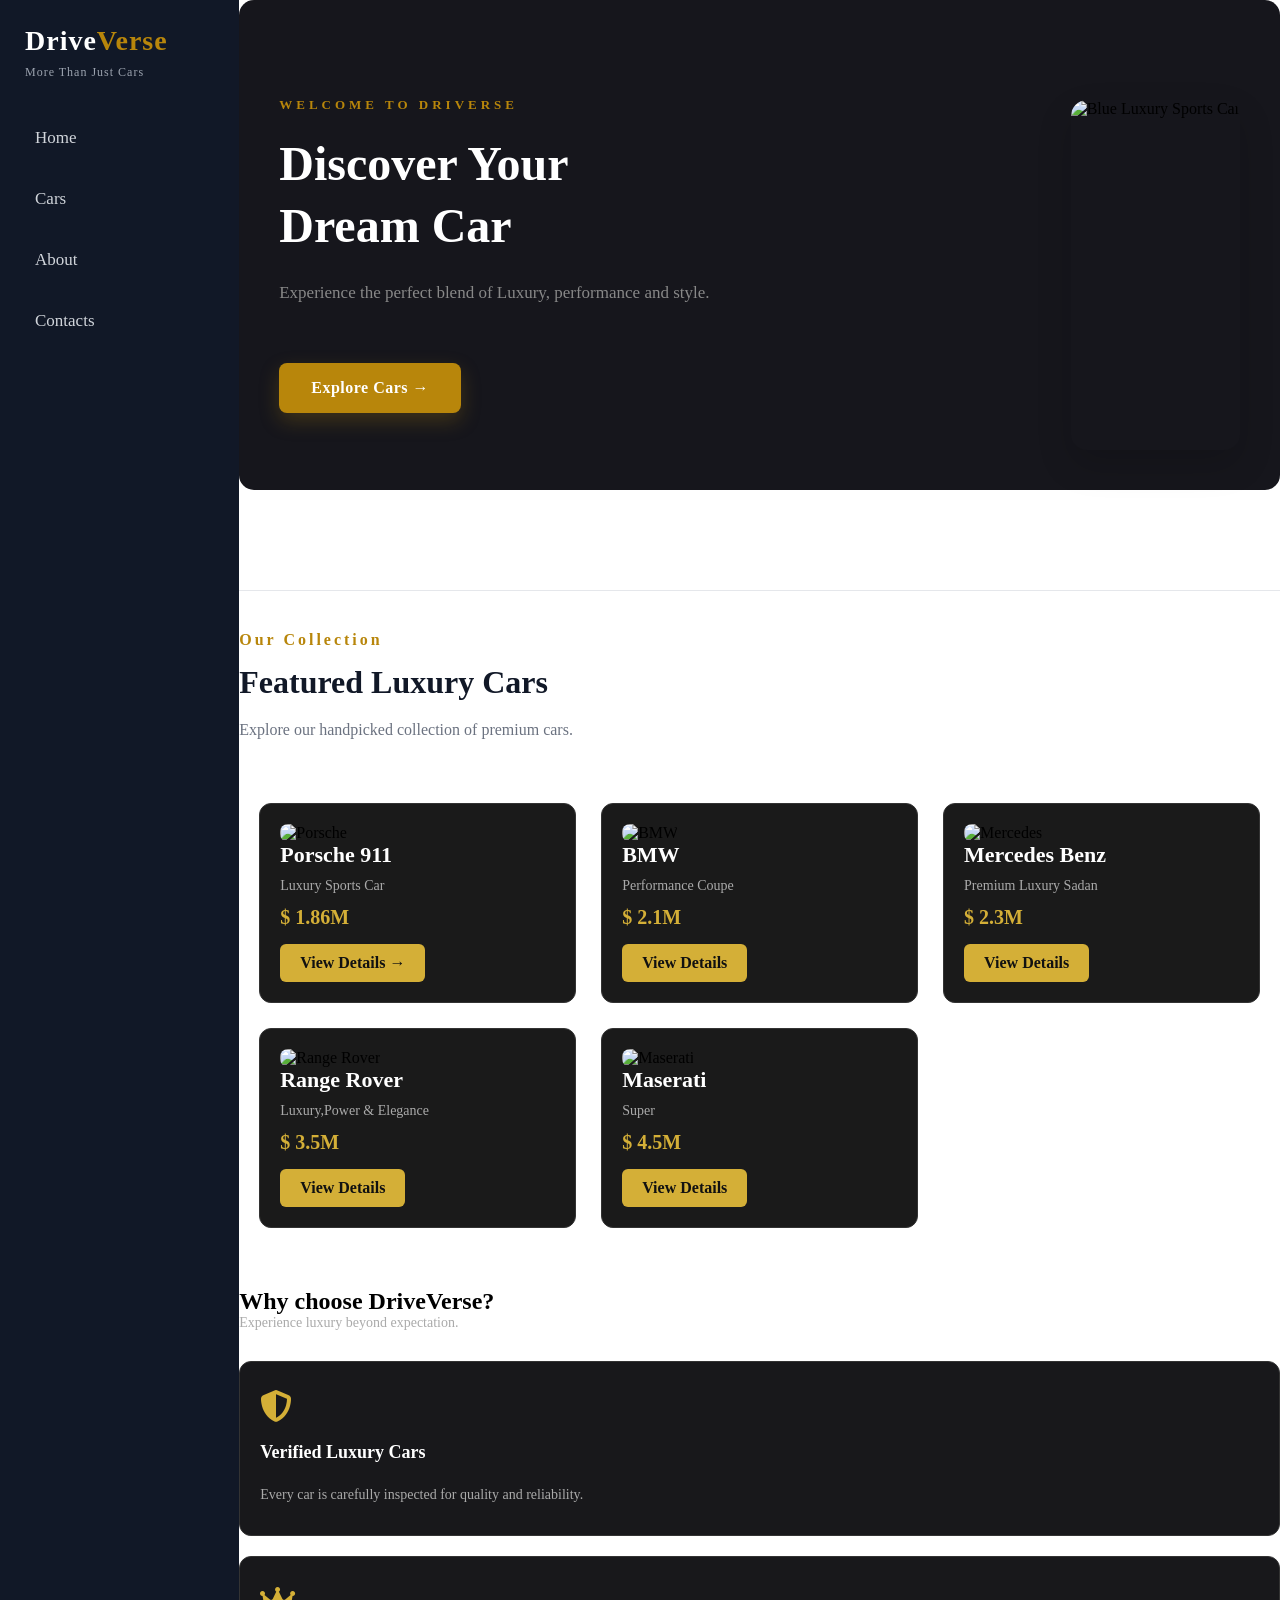
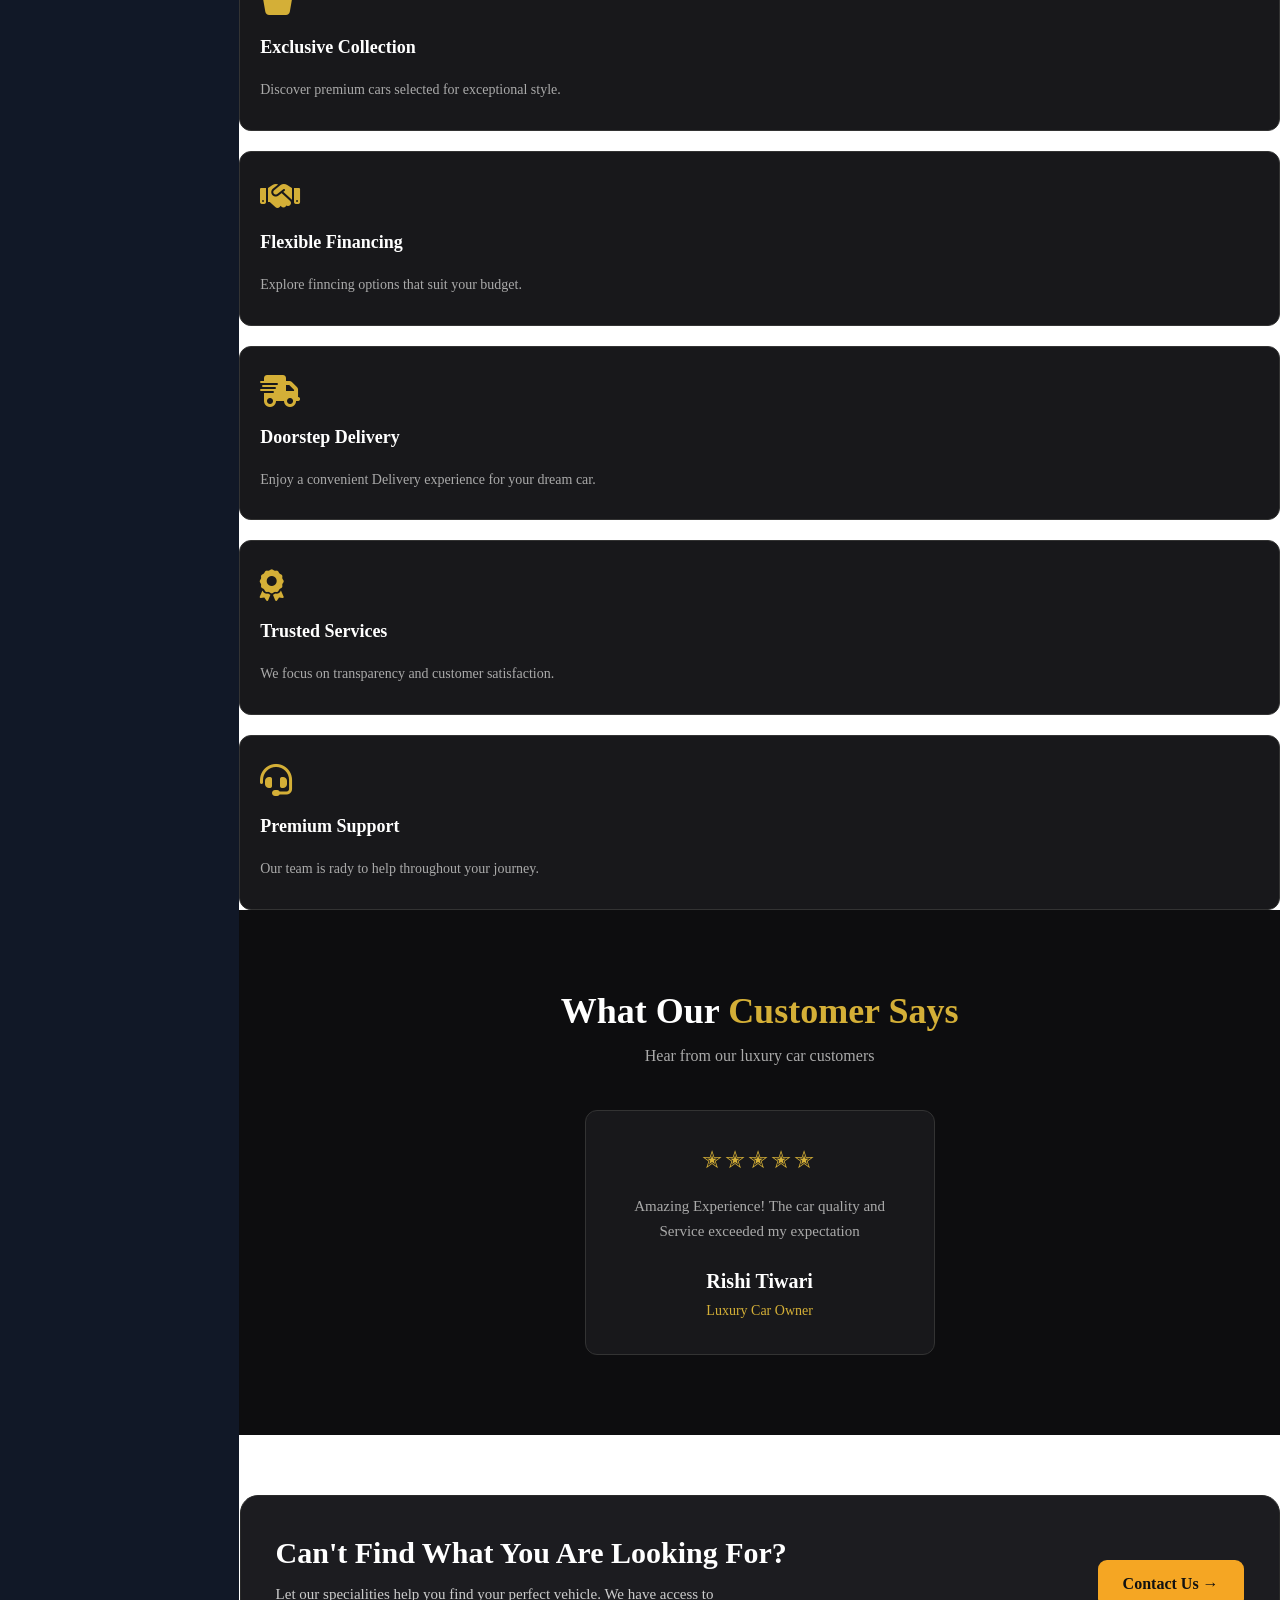
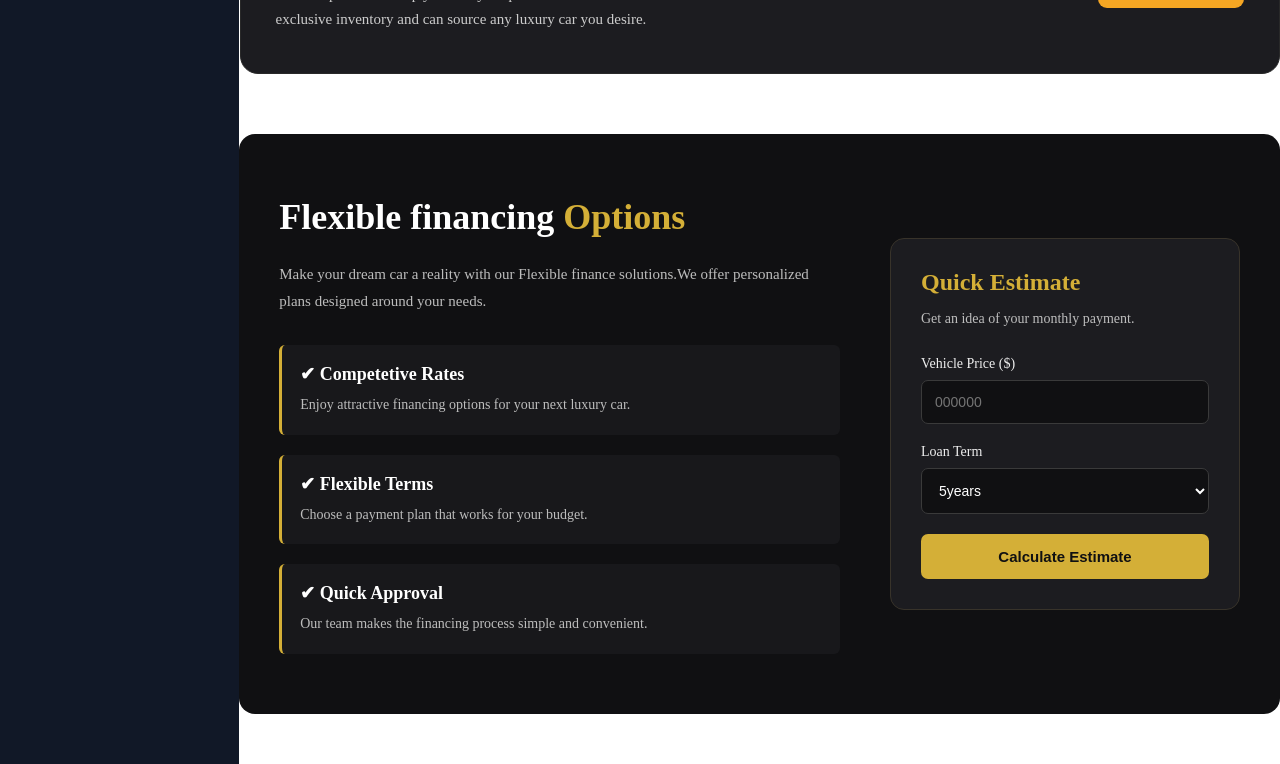
==== project.html @ 14657a1d "Add files via upload" ====
<!DOCTYPE html>
<html lang="en">

<head>
    <meta charset="UTF-8">
    <meta name="viewport" content="width=device-width, initial-scale=1.0">
    <title>DriveVerse | Luxury Cars</title>
    <link rel="stylesheet" href="style.css">
    <link rel="stylesheet" href="https://cdnjs.cloudflare.com/ajax/libs/font-awesome/6.7.2/css/all.min.css">
</head>

<body>
    <aside class="sidebar">
        <div class="logo">
            Drive<SPAN>Verse</SPAN>
        </div>
        <p class="tagline">More Than Just Cars</p>
        <nav class="sidebar-nav">

            <a href="#">Home</a>
            <a href="#">Cars</a>
            <a href="#">About</a>
            <a href="#">Contacts</a>


        </nav>
    </aside>
    <main class="main content">
        <section class="hero">
            <div class="hero-text">
                <p class="hero-tag"> Welcome To
                    Driverse</p>
                <h1 class="hero-h1">Discover Your <br> Dream Car</h1>
                <p class="hero-description">Experience the perfect blend of Luxury,
                    performance and style.

                </p>
                <a href="#" class="explore-btn">Explore Cars
                    →</a>
            </div>
            <div class="hero-image">
                <img src="https://images.unsplash.com/photo-1772662749525-ad14d3e97b7a?w=900&auto=format&fit=crop&q=60&ixlib=rb-4.1.0&ixid=NHwxMjA3fDA%3D"
                    alt=" Blue Luxury Sports Car">
            </div>
        </section>
        <section class="featured-cars">
            <p class="section-tag"> Our Collection

            </p>
            <h2>Featured Luxury Cars</h2>
            <p class="section-description">Explore our handpicked collection of premium cars.</p>
            <div class="car-container">
                <div class="car-card">
                    <img src="https://plus.unsplash.com/premium_photo-1737559694289-955ffb75cfac?w=900&auto=format&fit=crop&q=60&ixlib=rb-4.1.0&ixid=NHwxMjA3fDA%3D"
                        alt="Porsche">
                    <div class="car-info">
                        <h3>Porsche 911</h3>
                        <p>Luxury Sports Car</p>
                        <h4>$ 1.86M</h4>
                        <a href="#">View Details →</a>
                    </div>
                </div>
                <div class="car-card">
                    <img src="https://images.unsplash.com/photo-1617531653332-bd46c24f2068?w=900&auto=format&fit=crop&q=60&ixlib=rb-4.1.0&ixid=NHwxMjA3fDA%3D"
                        alt="BMW">
                    <div class="car-info">
                        <h3>BMW</h3>
                        <p>Performance Coupe</p>
                        <h4>$ 2.1M</h4>
                        <a href="#">View Details</a>
                    </div>
                </div>




                <div class="car-card">
                    <img src="https://images.unsplash.com/photo-1608994751987-e647252b1fd9?w=900&auto=format&fit=crop&q=60&ixlib=rb-4.1.0&ixid=NHwxMjA3fDA%3D"
                        alt="Mercedes">
                    <div class="car-info">
                        <h3>Mercedes Benz</h3>
                        <p>Premium Luxury Sadan</p>
                        <h4>$ 2.3M</h4>
                        <a href="#">View Details</a>
                    </div>
                </div>
                <div class="car-card">
                    <img src="https://images.unsplash.com/photo-1740954694745-327c03107a7d?w=900&auto=format&fit=crop&q=60&ixlib=rb-4.1.0&ixid=NHwxMjA3fDA%3D"
                        alt="Range Rover">
                    <div class="car-info">
                        <h3>Range Rover</h3>
                        <p>Luxury,Power & Elegance</p>
                        <h4>$ 3.5M</h4>
                        <a href="#">View Details</a>
                    </div>
                </div>
                <div class="car-card">
                    <img src="https://images.unsplash.com/photo-1589134723101-5abd32593adf?w=900&auto=format&fit=crop&q=60&ixlib=rb-4.1.0&ixid=NHwxMjA3fDA%3D"
                        alt="Maserati">
                    <div class="car-info">
                        <h3>Maserati</h3>
                        <p>Super</p>
                        <h4>$ 4.5M</h4>
                        <a href="#">View Details</a>
                    </div>
                </div>

            </div>
        </section>
        <section class="Why-choose-section">
            <h2>Why choose <span>DriveVerse?</span></h2>
            <p class="why-choose-subtitle">
                Experience luxury beyond expectation.
            </p>
            <div class="features-container">
                <div class="feature-card">
                    <i class="fa-solid
                    fa-shield-halved"></i>
                    <h3>Verified Luxury Cars</h3>
                    <p>Every car is carefully inspected
                        for quality and reliability.</p>
                </div>
                <div class="feature-card">
                    <i class="fa-solid fa-crown"></i>
                    <h3>Exclusive Collection</h3>
                    <p>Discover premium cars selected for
                        exceptional style.
                    </p>
                </div>
                <div class="feature-card">
                    <i class="fa-solid fa-handshake"></i>
                    <h3>Flexible Financing</h3>
                    <p>Explore finncing options that suit
                        your budget.
                    </p>
                </div>
                <div class="feature-card">
                    <i class="fa-solid fa-truck-fast">

                    </i>
                    <h3>Doorstep Delivery</h3>
                    <p>Enjoy a convenient Delivery
                        experience for your dream car.
                    </p>
                </div>
                <div class="feature-card">
                    <i class="fa-solid fa-award"></i>
                    <h3>Trusted Services </h3>
                    <p>We focus on transparency and customer satisfaction.</p>
                </div>
                <div class="feature-card">
                    <i class="fa-solid fa-headset"></i>
                    <h3>Premium Support</h3>
                    <p>Our team is rady to help throughout
                        your journey.
                    </p>

                </div>
            </div>
        </section>
        <section class="reviews-section">
            <h2>What Our <span>Customer Says

                </span></h2>
            <p class="reviews-subtitle">Hear from our luxury car customers</p>
            <div class="reviews-container">
                <div class="review-card">
                    <div class="review-stars">
                        ✭✭✭✭✭
                    </div>
                    <p>Amazing Experience! The car quality and Service
                        exceeded my expectation
                    </p>
                    <h3>Rishi Tiwari</h3>
                    <span>Luxury Car Owner</span>
                </div>
            </div>
        </section>
        <section class="contact-banner">
            <div class="contact-banner-content">
                <div class="contact-text">
                    <h2>Can't Find What You Are Looking For?

                    </h2>
                    <p>
                        Let our specialities help you
                        find your perfect vehicle.
                        We have access to <br> exclusive inventory and can source any luxury car you desire.
                    </p>
                </div>
                <a href="#contact" class="contact-btn">
                    Contact Us &rarr;
                </a>
            </div>
        </section>
        <section class="financing-section">
            <div class="financing-info">
                <h2>
                    Flexible financing
                    <span>Options</span>
                </h2>
                <p>
                    Make your dream car a reality with
                    our Flexible
                    finance solutions.We offer
                    personalized plans
                    designed around your needs.
                </p>
                <div class="financing-feature">
                    <h3>✔︎ Competetive Rates</h3>
                    <p>Enjoy attractive financing options for your next luxury car.

                    </p>
                </div>
                <div class="financing-feature">
                    <h3>✔︎ Flexible Terms </h3>
                    <p>
                        Choose a payment plan that works for your budget.
                    </p>
                </div>
                <div class="financing-feature">
                    <h3>✔︎ Quick Approval</h3>
                    <p>
                        Our team makes the financing process simple and convenient.
                    </p>
                </div>
            </div>
            <div class="estimate-box">
                <h3>Quick Estimate</h3>
                <p>Get an idea of your monthly payment.</p>
                <label for="car-price">Vehicle Price ($)

                </label>
                <input type="number" id="down-payment" placeholder="000000">
                <label for="loan-term">Loan Term</label>
                <select name="" id="loan-term">
                    <option value="3">3 Years</option>
                    <option value="4">4 Years</option>
                    <option value="5" selected>5years
                    </option>
                    <option value="7">7 Years</option>
                </select>
                <button type="button" class="estimate-btn">
                    Calculate Estimate
                </button>


            </div>
        </section>

    </main>

</body>

</html>
---- style.css ----
* {
    margin: 0;
    padding: 0;
    box-sizing: border-box;
}

body {
    display: flex;
    min-height: 100vh;

}

aside {
    width: 240px;
    min-height: 100vh;
    background-color: #111827;
    padding: 25px 20px;

}

nav {
    display: flex;
    flex-direction: column;
    gap: 25px;
    margin-top: 30px;

}

.sidebar-nav {
    color: white;
    text-decoration: none;
    font-size: 18px;

}

.sidebar-nav a {
    color: #d1d5db;
    text-decoration: none;
    font-size: 17px;
    font-weight: 500;
    padding: 8px 10px;
    border-radius: 6px;
    transition: all 0.3s ease;
}

.sidebar-nav a:hover {
    color: #b8860b;
    background-color: #1f2937;
    transform: translateX(5px);
}

.sidebar {
    width: 250px;
    min-height: 100vh;
    background-color: #111827;
    padding: 25px;
    color: white;
}

.main-content {
    flex: 1;
    min-height: 100vh;
    background-color: #0b0b0d;
    color: #ffffff;
    padding: 40px;
}

.hero {
    padding-top: 60px;
    background: #16161c;
    border-radius: 15px;
    padding: 40px;

}

.hero-tag {
    color: #b8860b;
    font-size: 13px;
    letter-spacing: 4px;
    margin-bottom: 20px;
    font-weight: 700;
    text-transform: uppercase;
}

.hero-h1 {
    display: block;
    -webkit-text-fill-color: #ffffff;
    font-size: 48px;
    font-weight: 800;
    margin-top: 20px;
    margin-bottom: 20px;
    color: #ffffff;
    line-height: 1.3;


}

.hero-description {
    font-size: 17px;
    color: #888888;
    line-height: 1.8;
    max-width: 450px;
    margin-top: 20px;
    margin-bottom: 25px;
}

.explore-btn {
    display: inline-block;
    margin-top: 30px;
    padding: 16px 32px;
    background-color: #b8860b;
    color: white;
    text-decoration: none;
    font-size: 16px;
    border-radius: 8px;
    cursor: pointer;
    transition: 0.3s;
    font-weight: 600;
    letter-spacing: 0.5px;
    box-shadow: 0 8px 20px rgba(184, 134, 11, 0.25);
}

.explore-btn:hover {
    background-color: #111827;
    transform: translateY(-3px);
}

.hero-image {
    margin-top: 40px;

}

.hero-image img {
    width: 100%;
    max-width: 550px;
    height: 350px;
    object-fit: cover;
    border-radius: 16px;
    box-shadow: 0 15px 35px rgba(0, 0, 0, 0.15);
    display: block;

}

.hero {
    display: flex;
    align-items: center;
    justify-content: space-between;
    gap: 40px;
    padding-top: 60px;
}

.logo {
    font-size: 28px;
    font-weight: 800;
    letter-spacing: 1px;
    margin-bottom: 8px;

}

.logo span {
    color: #b8860b;
}

.tagline {
    font-size: 12px;
    color: #9ca3af;
    letter-spacing: 1px;
    margin-bottom: 40px;
}

.featured-cars {
    margin-top: 100px;
    padding-top: 40px;
    border-top: 1px solid #e5e7eb;
}

.section-tag {
    color: #b8860b;
    font: size 12px;
    ;
    font-weight: 700;
    letter-spacing: 3px;
    margin-bottom: 15px;
}

.featured-cars h2 {
    font-size: 32px;
    font-weight: 800;
    color: #111827;
    margin-bottom: 15px;
}

.section-description {
    font-size: 16px;
    color: #6b7280;
    line-height: 1.7;
}

.car-card {
    width: 100%;
    max-width: 320px;
    background-color: #1a1a1a;
    border-radius: 12px;
    padding: 20px;
    box-sizing: border-box;
    overflow: hidden;
    border: 1px solid #333333;
    transition: 0.3 ease;
}

.car-container {
    display: grid;
    grid-template-columns: repeat(3, 1fr);
    gap: 25px;
    max-width: 1100px;
    margin: 40px auto;
    padding: 20px;
}

.car-card img {
    width: 100%;
    height: 200px;
    object-fit: cover;
    border-radius: 8px;
}

.car-info h3 {
    font-size: 22px;
    color: #ffffff;
    margin-bottom: 10px;

}

.car-info p {
    font-size: 14px;
    color: #aaaaaa;
    margin-bottom: 12px;
}

.car-info h4 {
    font-size: 20px;
    color: #d4af37;
    margin-bottom: 15px;
}

.car-info a {
    display: inline-block;
    background-color: #d4af37;
    color: #111111;
    padding: 10px 20px;
    text-decoration: none;
    border-radius: 6px;
    font-weight: bold;
    transition: 0.3s;
}

.car-info a :hover {
    background-color: #ffffff;
    color: #111111;
    transform: translateY(-3px);
}

.car-card :hover {
    transform: translateY(-8px);
    border-color: #d4af37;
    box-shadow: 0 10px 25px rgba(212, 175, 55, 0.15);
}

.contact-banner {
    background: #1c1c20;
    padding: 40px 35px;
    margin: 60px auto;
    max-width: 1040px;
    border-radius: 18px;
    border: 1px solid #292929;
    color: white;

}

.contact-banner-content {
    display: flex;
    justify-content: space-between;
    align-items: center;
    gap: 30px;
}

.contact-text {
    max-width: 650px;
}

.contact-text h2 {
    color: #ffffff;
    font-size: 30px;
    font-weight: 700;
    margin: 0 0 12px;

}

.contact-text p {
    color: #cccccc;
    font-size: 15px;
    line-height: 1.7;
    margin: 0;
}

.contact-btn {
    display: inline-block;
    background: #f5a623;
    color: #111111;
    padding: 15px 25px;
    border-radius: 9px;
    text-decoration: none;
    font-weight: bold;
    white-space: nowrap;
    transition: 0.3s ease;

}

.contact-btn:hover {
    background: #ffd166;
    transform: translateY(-3px);
}

.financing-section {
    display: flex;
    justify-content: space-between;
    align-items: center;
    gap: 50px;
    padding: 60px 40px;
    margin: 50px auto;
    max-width: 1100px;
    background-color: #101012;
    border-radius: 16px;
}

.financing-info {
    flex: 1;
    min-width: 0;
}

.estimate-box {
    flex: 0 0 350px;
    box-sizing: border-box;
    padding: 30px;
    background-color: #1c1c20;
    border: 1px solid #38332a;
    border-radius: 14px;
}

.financing-info h2 {
    font-size: 36px;
    font-weight: bold;
    color: #ffffff;
    margin-bottom: 20px;
    line-height: 1.3;
}

.financing-info h2 span {
    color: #d4af37;

}

.financing-info>p {
    font-size: 15px;
    color: #bdbdbd;
    line-height: 1.8;
    margin-bottom: 30px;
}

.financing-feature {
    margin-top: 20px;
    padding: 18px;
    background-color: #18181b;
    border-left: 3px solid #d4af37;
    border-radius: 6px;

}

.financing-feature h3 {
    color: #ffffff;
    font-size: 18px;
    margin: 0 0 8px;

}

.financing-feature p {
    color: #bdbdbd;
    font-size: 14px;
    line-height: 1.7;
    margin: 0;
}

.estimate-box h3 {
    color: #d4af37;
    font-size: 24px;
    margin-top: 0;
    margin-bottom: 12px;
}

.estimate-box p {
    color: #bdbdbd;
    font-size: 14px;
    line-height: 1.6;
    margin-bottom: 25px;
}

.estimate-box label {
    display: block;
    color: #eeeeee;
    font-size: 14px;
    margin-bottom: 8px;
}

.estimate-box input,
.estimate-box select {
    display: block;
    width: 100%;
    box-sizing: border-box;
    padding: 13px;
    margin-bottom: 20px;
    background-color: #101012;
    color: #ffffff;
    border: 1px solid #3a3a3a;
    border-radius: 7px;
    font-size: 14px;
}

.estimate-box input :focus .estimate-box select :focus {
    outline: none;
    border-color: #d4af37;
}

.estimate-btn {
    width: 100%;
    padding: 14px;
    background-color: #d4af37;
    color: #101012;
    border: none;
    border-radius: 7px;
    font-size: 15px;
    font-weight: bold;
    cursor: pointer;
    transition: 0.3s;
}

.estimate-btn:hover {
    background-color: #f0cc55 !important;
    transform: translateY(-10px);
    
}

@media (max-width:768px) {
    .financing-section {
        flex-direction: column;
        padding: 30px 20px;
        gap: 30px;
    }

    .estimate-box {
        width: 100%;
        flex: auto;

    }

    .financing-info h2 {
        font-size: 28px;
    }

    .financing-info {
        font-size: 14px;
        line-height: 1.7;
    }

    .financing-feature {
        padding: 14px;
        margin-top: 15px;
    }

    .estimate-box h3 {
        font-size: 21px;
    }

    .estimate-btn {
        padding: 15px;
        font-size: 14px;
    }

}
.why-choose-section{
    background-color: #0d0d0f;
    padding: 80px 8%;
    text-align: center;
    color: #ffffff;
}
.why-choose-section h2{
    font-size: 36px;
    margin-bottom: 15px;
    font-weight: 700;
}
.why-choose-section h2 span{
    color: #d4af37;
}
.why-choose-subtitle{
    color: #aaaaaa;
    font-size: 16px;
    margin-bottom: 45px;

}
.features-container{
    display: grid;
    grid-template-columns: repeat(3 1fr);
    gap: 25px;
}
.feature-card{
    background-color: #18181b;
    border: 1px solid #333333;
    border-radius: 12px;
    padding: 35px 25px;
    transition: 0.3s ease;

}
.feature-card i{
    font-size: 38px;
    color: #d4af37;
    margin-bottom: 20px;
}
.feature-card h3{
font-size: 20px;
margin-bottom: 20px;
color: #ffffff;
}
.feature-card p{
    color: #aaaaaa;
    font-size: 14px;
    line-height: 1.7;
}
.feature-card :hover{
    transform: translateY(-5px);
    border-color: #d4af37;
    box-shadow: 0 8px 25px rgba(212, 175, 55, 0.12);
}
@media (max-width: 768px){
    .why-choose-section{
         padding: 50px 20px;
    }
    
}
.why-choose-section h2{
    font-size: 28px;
}
.why-choose-subtitle{
    font-size: 14px;
    margin-bottom: 30px;
}
.features-container{
    grid-template-columns: 1fr;
    gap: 20px;
}
.feature-card{
    padding: 28px 20px;
}
.feature-card i{
    font-size: 32px;
}
.feature-card h3{
    font-size: 18px;
}
.feature-card p{
    font-size: 14px;
}
.reviews-section{
    background-color: #0d0d0f;
    padding: 80px 8%;
    text-align: center;
    color: #ffffff;
}
.reviews-section h2{
    font-size: 36px;
    margin-bottom: 15px;
    font-weight: 700;
}
.reviews-section h2 span{
    color: #d4af37;
}
.reviews-subtitle{
        color: #aaaaaa;
        font-size: 16px;
        margin-bottom: 45px;
    }
    .review-card{
        background-color: #18181b;
        border: 1px solid #333333;
        border-radius: 12px;
        padding: 35px 25px;
        max-width: 350px;
        margin: 0 auto;
        transition: 0.3s ease;
    }
    .review-stars{
        color: #d4af37;
        font-size: 24px;
        margin-bottom: 20px;
        letter-spacing: 3px;
    }
    .review-card h3{
        color: #ffffff;
        font-size: 20px;
        margin-bottom: 8px;
    }
    .review-card span{
        color: #d4af37;
        font-size: 14px;
    }
    .review-card p{
        color: #aaaaaa;
        font-size: 15px;
        line-height: 1.7;
        margin-bottom: 25px;
    }
    .review-card :hover{
        transform: translateY(-5px);
        border-color: #d4af37;
        box-shadow: 0 8px 25px rgba(212, 175, 55, 0.12);
    }
    @media (max-width:768px){
        .reviews-section{
            padding: 50px 20px;
        }
        .reviews-section h2{
            font-size: 28px;
        }
        .reviews-subtitle{
            font-size: 14px;
            margin-bottom: 30px;
        }
        .review-card{
            padding: 28px 20px;
            max-width: 100%;
        }
        .review-stars{
            font-size: 22px;
        }
        .review-card h3{
            font-size: 18px;
        }
    }
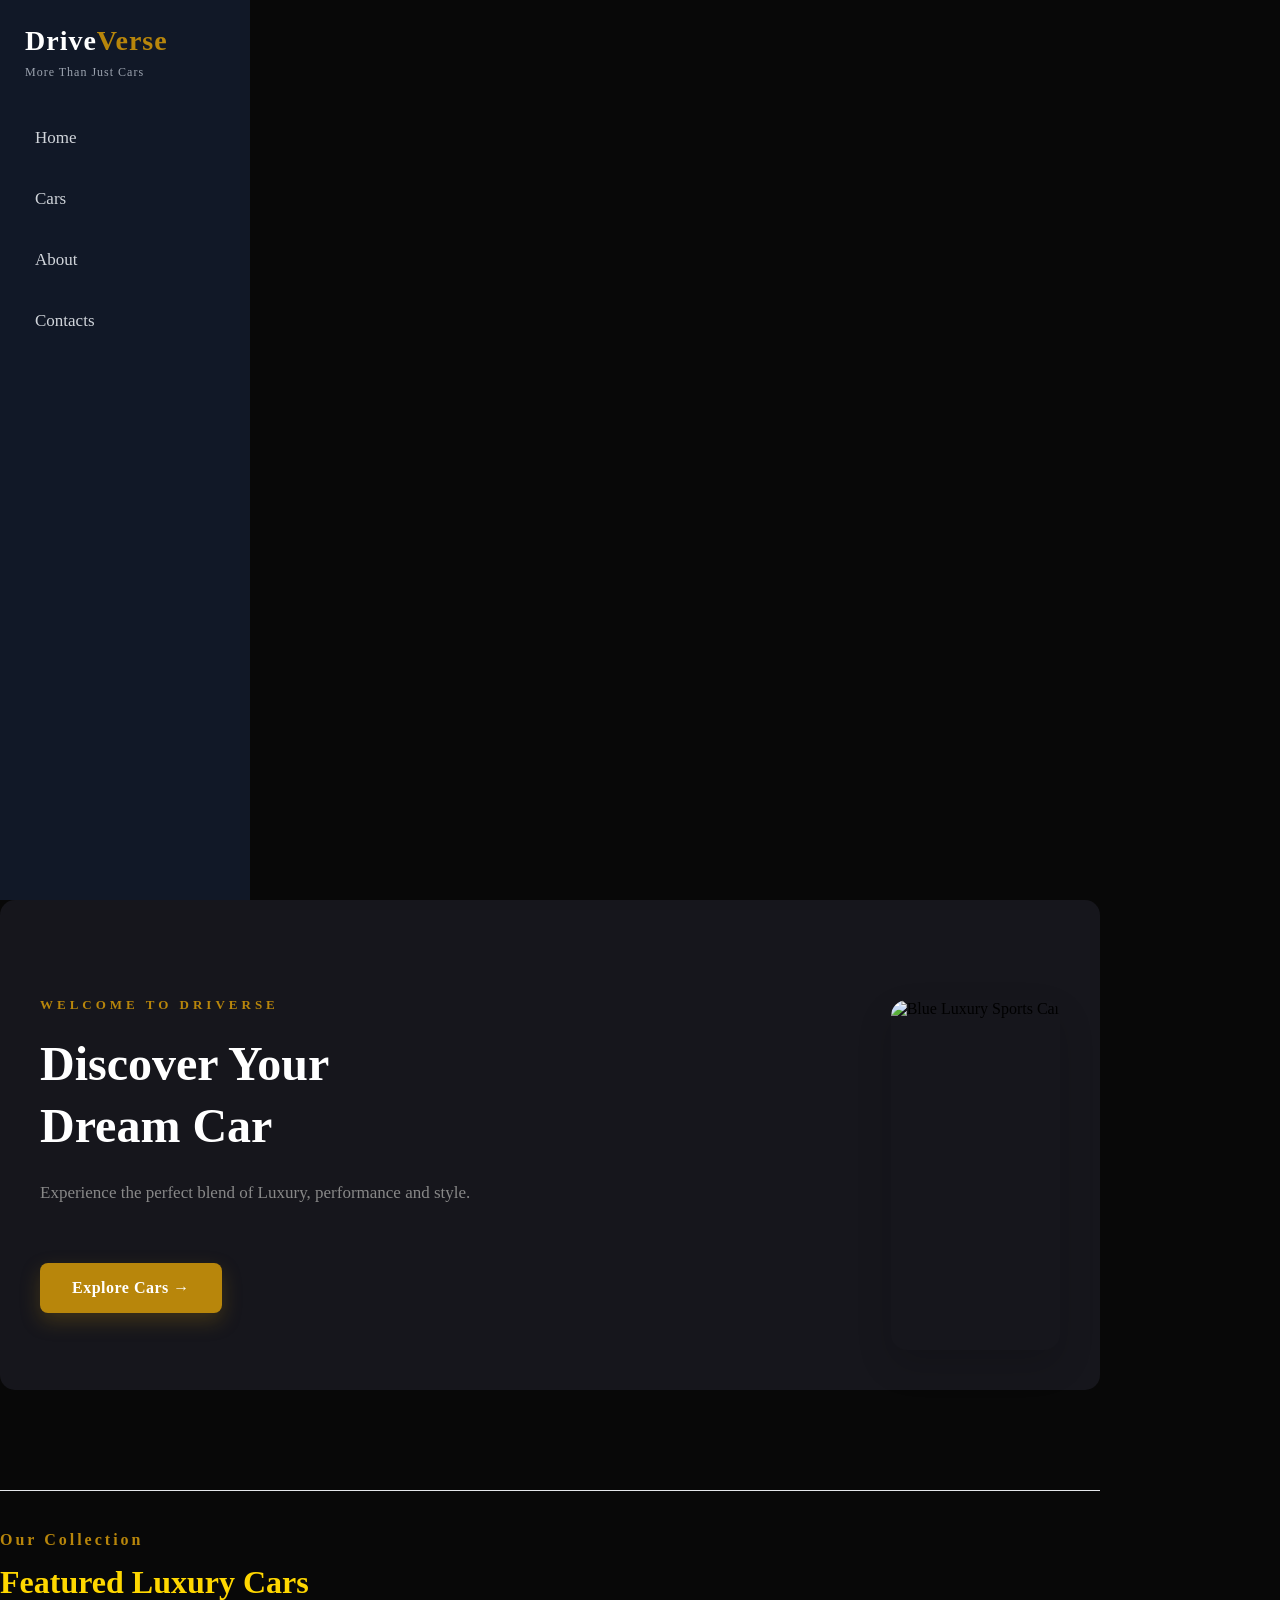
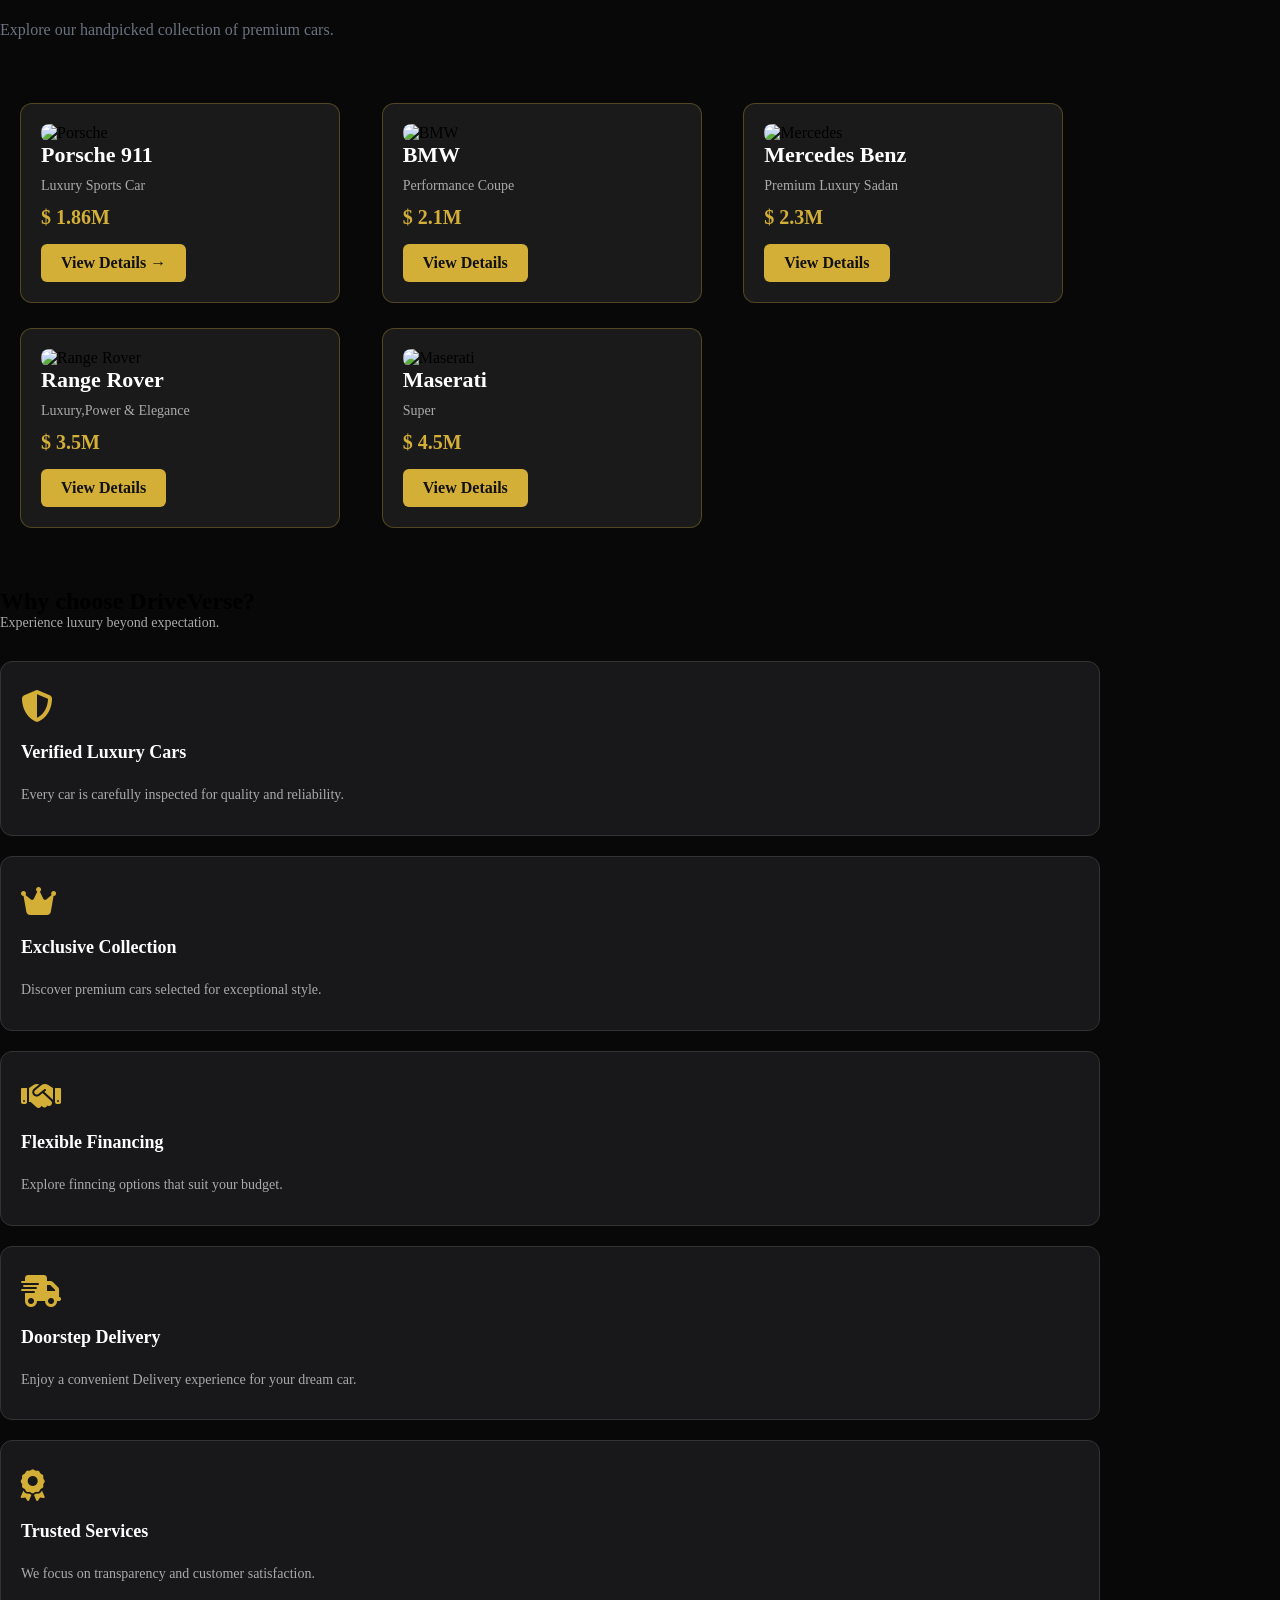
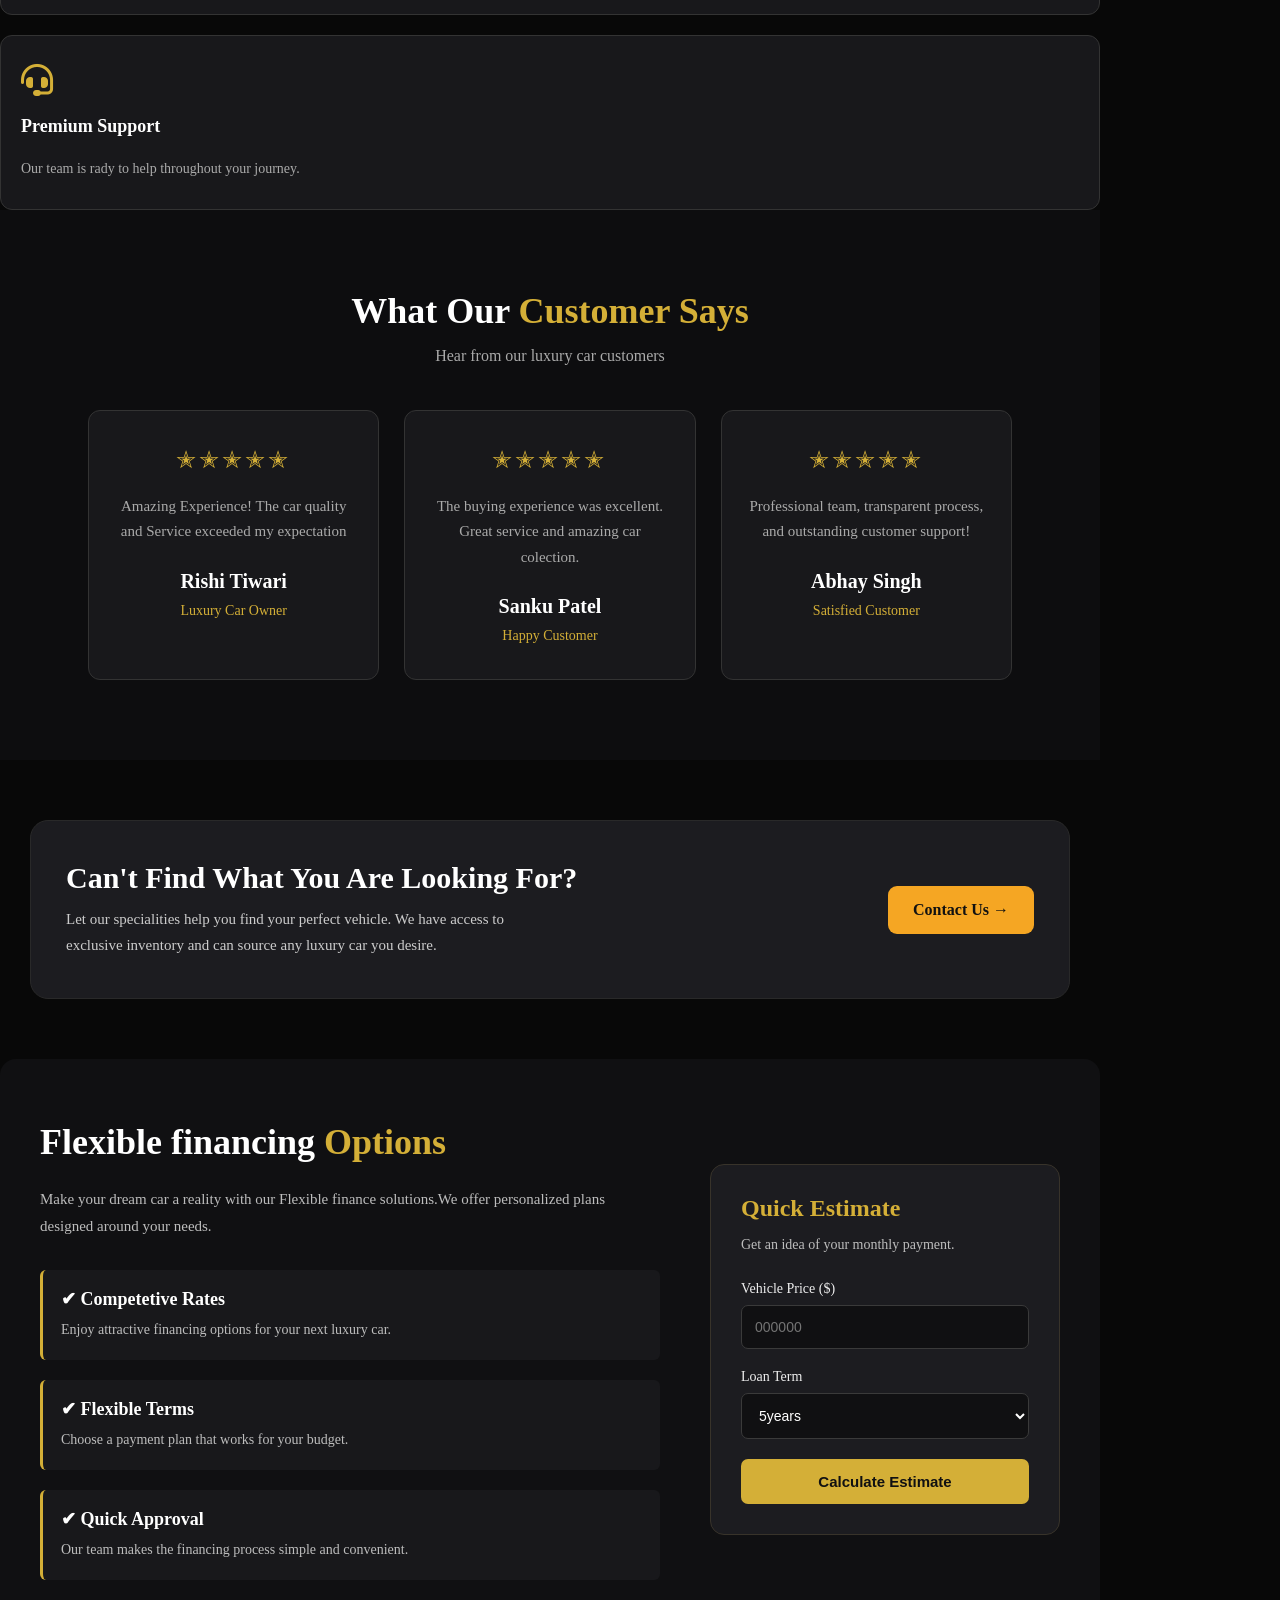
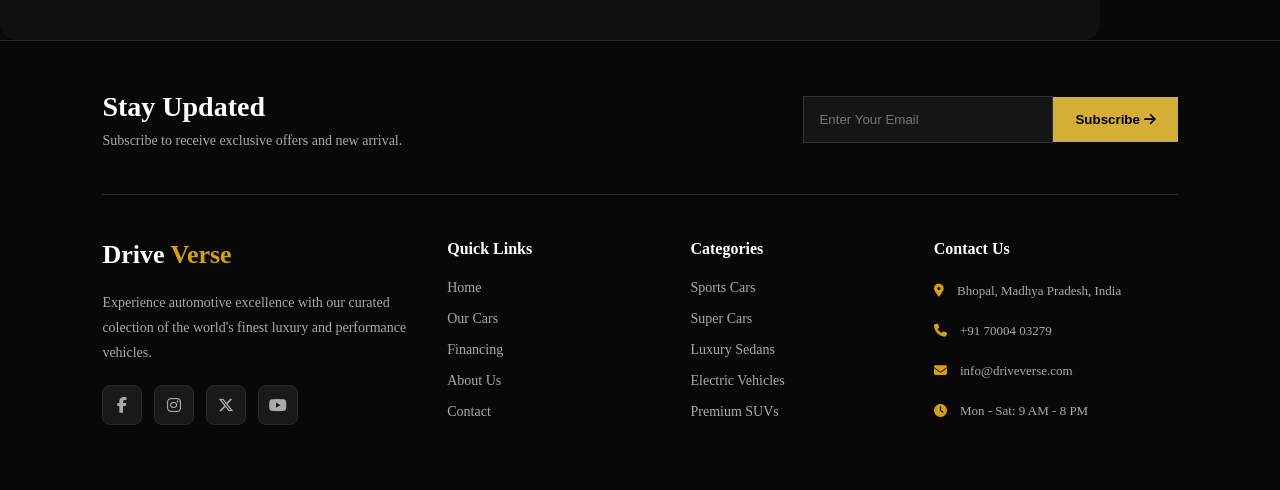
==== commit 57b62a75: "Add files via upload" ====
--- a/project.html
+++ b/project.html
@@ -107,6 +107,7 @@
 
             </div>
         </section>
+
         <section class="Why-choose-section">
             <h2>Why choose <span>DriveVerse?</span></h2>
             <p class="why-choose-subtitle">
@@ -173,6 +174,26 @@
                     </p>
                     <h3>Rishi Tiwari</h3>
                     <span>Luxury Car Owner</span>
+                </div>
+                <div class="review-card">
+                    <div class="review-stars"> ✭✭✭✭✭ </div>
+                    <p>
+                        The buying experience was excellent.
+                        Great service and amazing car colection.
+
+                    </p>
+                    <h3>Sanku Patel</h3>
+                    <span>Happy Customer</span>
+
+                </div>
+                <div class="review-card">
+                    <div class="review-stars"> ✭✭✭✭✭</div>
+                    <p>
+                        Professional team, transparent process,
+                        and outstanding customer support!
+                    </p>
+                    <h3>Abhay Singh</h3>
+                    <span> Satisfied Customer</span>
                 </div>
             </div>
         </section>
@@ -249,6 +270,72 @@
         </section>
 
     </main>
+    <footer class="footer-section">
+        <div class="newsletter">
+            <div class="newsletter-text">
+                <h2>Stay Updated</h2>
+                <p>Subscribe to receive exclusive
+                    offers and new arrival.
+                </p>
+
+            </div>
+            <div class="newsletter-form">
+                <input type="email" placeholder="Enter Your Email">
+                <button>Subscribe
+                    <i class="fa-solid fa-arrow-right"></i>
+                </button>
+            </div>
+        </div>
+        <div class="footer-content">
+            <div class="footer-brand">
+                <h2>Drive <span>Verse</span></h2>
+                <p>Experience automotive excellence
+                    with our
+                    curated colection of the world's
+                    finest
+                    luxury and performance vehicles.</p>
+                <div class="social-icons">
+                    <a href="#"><i class="fa-brands 
+                    fa-facebook-f"></i></a>
+                    <a href="#"><i class="fa-brands 
+                    fa-instagram"></i></a>
+                    <a href="#"><i class="fa-brands 
+                    fa-x-twitter"></i></a>
+                    <a href="#"><i class="fa-brands 
+                    fa-youtube"></i></a>
+                </div>
+            </div>
+            <div class="footer-column">
+                <h3>Quick Links</h3>
+                <a href="#home">Home</a>
+                <a href="#cars">Our Cars</a>
+                <a href="#financing">Financing</a>
+                <a href="#about">About Us</a>
+                <a href="#contact">Contact</a>
+            </div>
+            <div class="footer-column">
+                <h3>Categories</h3>
+                <a href="#cars">Sports Cars</a>
+                <a href="#cars"> Super Cars</a>
+                <a href="#cars"> Luxury Sedans</a>
+                <a href="#cars"> Electric Vehicles</a>
+                <a href="#cars"> Premium SUVs</a>
+            </div>
+            <div class="footer-column">
+                <h3>Contact Us</h3>
+                <p> <i class="fa-solid fa-location-dot"></i>
+                    Bhopal, Madhya Pradesh, India</p>
+                <p> <i class="fa-solid fa-phone"></i>
+                    +91 70004 03279</p>
+                <p> <i class="fa-solid fa-envelope"></i>
+                    info@driveverse.com</p>
+                <p> <i class="fa-solid fa-clock"></i>
+                    Mon - Sat: 9 AM - 8 PM
+                </p>
+
+            </div>
+        </div>
+    </footer>
 
 </body>
 
--- a/style.css
+++ b/style.css
@@ -6,8 +6,10 @@
 
 body {
     display: flex;
+    flex-wrap: wrap;
+    align-content: flex-start;
     min-height: 100vh;
-
+    background-color: #080808;
 }
 
 aside {
@@ -186,7 +188,7 @@
 .featured-cars h2 {
     font-size: 32px;
     font-weight: 800;
-    color: #111827;
+    color: #ffd700;
     margin-bottom: 15px;
 }
 
@@ -204,8 +206,9 @@
     padding: 20px;
     box-sizing: border-box;
     overflow: hidden;
-    border: 1px solid #333333;
-    transition: 0.3 ease;
+    border: 1px solid rgba(212, 175, 55, 0.3);
+    transition: transform 0.3s ease,
+    border-color 0.3s ease;
 }
 
 .car-container {
@@ -327,7 +330,7 @@
     align-items: center;
     gap: 50px;
     padding: 60px 40px;
-    margin: 50px auto;
+    margin: 0 auto;
     max-width: 1100px;
     background-color: #101012;
     border-radius: 16px;
@@ -444,9 +447,9 @@
 }
 
 .estimate-btn:hover {
-    background-color: #f0cc55 !important;
+    background-color: #f0cc55;
     transform: translateY(-10px);
-    
+
 }
 
 @media (max-width:768px) {
@@ -486,32 +489,40 @@
     }
 
 }
-.why-choose-section{
+
+.why-choose-section {
     background-color: #0d0d0f;
     padding: 80px 8%;
     text-align: center;
     color: #ffffff;
 }
-.why-choose-section h2{
+
+.why-choose-section h2 {
     font-size: 36px;
     margin-bottom: 15px;
     font-weight: 700;
-}
-.why-choose-section h2 span{
-    color: #d4af37;
-}
-.why-choose-subtitle{
+    color: #f9f7f7;
+}
+
+.why-choose-section h2 span {
+    color: #d4af37
+}
+
+
+.why-choose-subtitle {
     color: #aaaaaa;
     font-size: 16px;
     margin-bottom: 45px;
 
 }
-.features-container{
+
+.features-container {
     display: grid;
     grid-template-columns: repeat(3 1fr);
     gap: 25px;
 }
-.feature-card{
+
+.feature-card {
     background-color: #18181b;
     border: 1px solid #333333;
     border-radius: 12px;
@@ -519,128 +530,338 @@
     transition: 0.3s ease;
 
 }
-.feature-card i{
+
+.feature-card i {
     font-size: 38px;
     color: #d4af37;
     margin-bottom: 20px;
 }
-.feature-card h3{
-font-size: 20px;
-margin-bottom: 20px;
-color: #ffffff;
-}
-.feature-card p{
+
+.feature-card h3 {
+    font-size: 20px;
+    margin-bottom: 20px;
+    color: #ffffff;
+}
+
+.feature-card p {
     color: #aaaaaa;
     font-size: 14px;
     line-height: 1.7;
 }
-.feature-card :hover{
+
+.feature-card :hover {
     transform: translateY(-5px);
     border-color: #d4af37;
     box-shadow: 0 8px 25px rgba(212, 175, 55, 0.12);
 }
-@media (max-width: 768px){
-    .why-choose-section{
-         padding: 50px 20px;
-    }
-    
-}
-.why-choose-section h2{
+
+@media (max-width: 768px) {
+    .why-choose-section {
+        padding: 50px 20px;
+    }
+
+}
+
+.why-choose-section h2 {
     font-size: 28px;
 }
-.why-choose-subtitle{
+
+.why-choose-subtitle {
     font-size: 14px;
     margin-bottom: 30px;
 }
-.features-container{
+
+.features-container {
     grid-template-columns: 1fr;
     gap: 20px;
 }
-.feature-card{
+
+.feature-card {
     padding: 28px 20px;
 }
-.feature-card i{
+
+.feature-card i {
     font-size: 32px;
 }
-.feature-card h3{
+
+.feature-card h3 {
     font-size: 18px;
 }
-.feature-card p{
-    font-size: 14px;
-}
-.reviews-section{
+
+.feature-card p {
+    font-size: 14px;
+}
+
+.reviews-section {
     background-color: #0d0d0f;
     padding: 80px 8%;
     text-align: center;
     color: #ffffff;
 }
-.reviews-section h2{
+
+.reviews-section h2 {
     font-size: 36px;
     margin-bottom: 15px;
     font-weight: 700;
 }
-.reviews-section h2 span{
+
+.reviews-section h2 span {
     color: #d4af37;
 }
-.reviews-subtitle{
-        color: #aaaaaa;
-        font-size: 16px;
-        margin-bottom: 45px;
-    }
-    .review-card{
-        background-color: #18181b;
-        border: 1px solid #333333;
-        border-radius: 12px;
-        padding: 35px 25px;
-        max-width: 350px;
-        margin: 0 auto;
-        transition: 0.3s ease;
-    }
-    .review-stars{
-        color: #d4af37;
-        font-size: 24px;
-        margin-bottom: 20px;
-        letter-spacing: 3px;
-    }
-    .review-card h3{
-        color: #ffffff;
-        font-size: 20px;
-        margin-bottom: 8px;
-    }
-    .review-card span{
-        color: #d4af37;
+
+.reviews-subtitle {
+    color: #aaaaaa;
+    font-size: 16px;
+    margin-bottom: 45px;
+}
+
+.review-card {
+    background-color: #18181b;
+    border: 1px solid #333333;
+    border-radius: 12px;
+    padding: 35px 25px;
+    max-width: 350px;
+    margin: 0 auto;
+    transition: 0.3s ease;
+}
+
+.review-stars {
+    color: #d4af37;
+    font-size: 24px;
+    margin-bottom: 20px;
+    letter-spacing: 3px;
+}
+
+.review-card h3 {
+    color: #ffffff;
+    font-size: 20px;
+    margin-bottom: 8px;
+}
+
+.review-card span {
+    color: #d4af37;
+    font-size: 14px;
+}
+
+.review-card p {
+    color: #aaaaaa;
+    font-size: 15px;
+    line-height: 1.7;
+    margin-bottom: 25px;
+}
+
+.review-card :hover {
+    transform: translateY(-5px);
+    border-color: #d4af37;
+    box-shadow: 0 8px 25px rgba(212, 175, 55, 0.12);
+}
+
+@media (max-width:768px) {
+    .reviews-section {
+        padding: 50px 20px;
+    }
+
+    .reviews-section h2 {
+        font-size: 28px;
+    }
+
+    .reviews-subtitle {
         font-size: 14px;
-    }
-    .review-card p{
-        color: #aaaaaa;
-        font-size: 15px;
-        line-height: 1.7;
-        margin-bottom: 25px;
-    }
-    .review-card :hover{
-        transform: translateY(-5px);
-        border-color: #d4af37;
-        box-shadow: 0 8px 25px rgba(212, 175, 55, 0.12);
-    }
-    @media (max-width:768px){
-        .reviews-section{
-            padding: 50px 20px;
-        }
-        .reviews-section h2{
-            font-size: 28px;
-        }
-        .reviews-subtitle{
-            font-size: 14px;
-            margin-bottom: 30px;
-        }
-        .review-card{
-            padding: 28px 20px;
-            max-width: 100%;
-        }
-        .review-stars{
-            font-size: 22px;
-        }
-        .review-card h3{
-            font-size: 18px;
-        }
-    }+        margin-bottom: 30px;
+    }
+
+    .review-card {
+        padding: 28px 20px;
+        max-width: 100%;
+    }
+
+    .review-stars {
+        font-size: 22px;
+    }
+
+    .review-card h3 {
+        font-size: 18px;
+    }
+}
+
+.reviews-container {
+    display: grid;
+    grid-template-columns: repeat(3, 1fr);
+    gap: 25px;
+    align-items: stretch;
+
+}
+
+.footer-section {
+    background: #080808;
+    color: white;
+    padding: 50px 8%;
+    border-top: 1px solid #292929;
+    width: 100%;
+    flex-shrink: 0;
+}
+
+.newsletter {
+    display: flex;
+    justify-content: space-between;
+    align-items: center;
+    padding-bottom: 45px;
+    border-bottom: 1px solid #292929;
+
+}
+
+.newsletter-text h2 {
+    font-size: 28px;
+    margin-bottom: 10px;
+}
+
+.newsletter-text p {
+    color: #aaaaaa;
+    font-size: 14px;
+}
+
+.newsletter-form {
+    display: flex;
+    align-items: center;
+}
+
+.newsletter-form input {
+    width: 250px;
+    padding: 15px;
+    background: #151515;
+    border: 1px solid #333333;
+    color: white;
+    outline: none;
+}
+
+.newsletter-form button {
+    padding: 15px 22px;
+    background: #d4af37;
+    color: black;
+    border: none;
+    cursor: pointer;
+    font-weight: bold;
+    transition: 0.3s;
+}
+
+.newsletter-form button :hover {
+    background: #f0bd35;
+}
+
+.footer-content {
+    display: grid;
+    grid-template-columns: 1.5fr 1fr 1fr 1.2fr;
+    gap: 40px;
+    padding-top: 45px;
+}
+
+.footer-brand h2 {
+    font-size: 26px;
+    margin-bottom: 20px;
+    color: white;
+}
+
+.footer-brand h2 span {
+    color: #d4a017;
+}
+
+.footer-brand p {
+    color: #aaaaaa;
+    font-size: 14px;
+    line-height: 1.8;
+    margin-bottom: 20px;
+}
+
+.footer-column h3 {
+    font-size: 16px;
+    color: white;
+    margin-bottom: 22px;
+}
+
+.footer-column a {
+    display: block;
+    color: #aaaaaa;
+    text-decoration: none;
+    font-size: 14px;
+    margin-bottom: 15px;
+    transition: 0.3s;
+}
+
+.footer-column a:hover {
+    color: #d4a017;
+    padding-left: 5px;
+}
+
+.footer-column p {
+    color: #aaaaaa;
+    font-size: 13px;
+    line-height: 1.7;
+    margin-bottom: 18px;
+}
+
+.footer-column p i {
+    color: #d4a017;
+    margin-right: 10px;
+}
+
+.social-icons {
+    display: flex;
+    gap: 12px;
+    margin-top: 20px;
+}
+
+.social-icons a {
+    display: flex;
+    justify-content: center;
+    align-items: center;
+    width: 40px;
+    height: 40px;
+    background: #191919;
+    color: #aaaaaa;
+    border: 1px solid #292929;
+    border-radius: 8px;
+    text-decoration: none;
+    transition: 0.3s;
+}
+
+.social-icons a:hover {
+    background: #d4a017;
+    color: #080808;
+    transform: translateY(-4px);
+}
+
+.footer-bottom {
+    margin-top: 40px;
+    padding-top: 20px;
+    border-top: 1px solid #292929;
+    text-align: center;
+}
+
+.footer-bottom p {
+    color: #777777;
+    font-size: 13px;
+}
+
+@media (max-width: 768px) {
+
+    .newsletter {
+        flex-direction: column;
+        align-items: flex-start;
+        gap: 25px;
+    }
+
+    .newsletter-form {
+        width: 100%;
+    }
+
+    .newsletter-form input {
+        width: 100%;
+        min-width: 0;
+    }
+
+    .footer-content {
+        grid-template-columns: 1fr 1fr;
+        gap: 35px 20px;
+    }
+
+}
